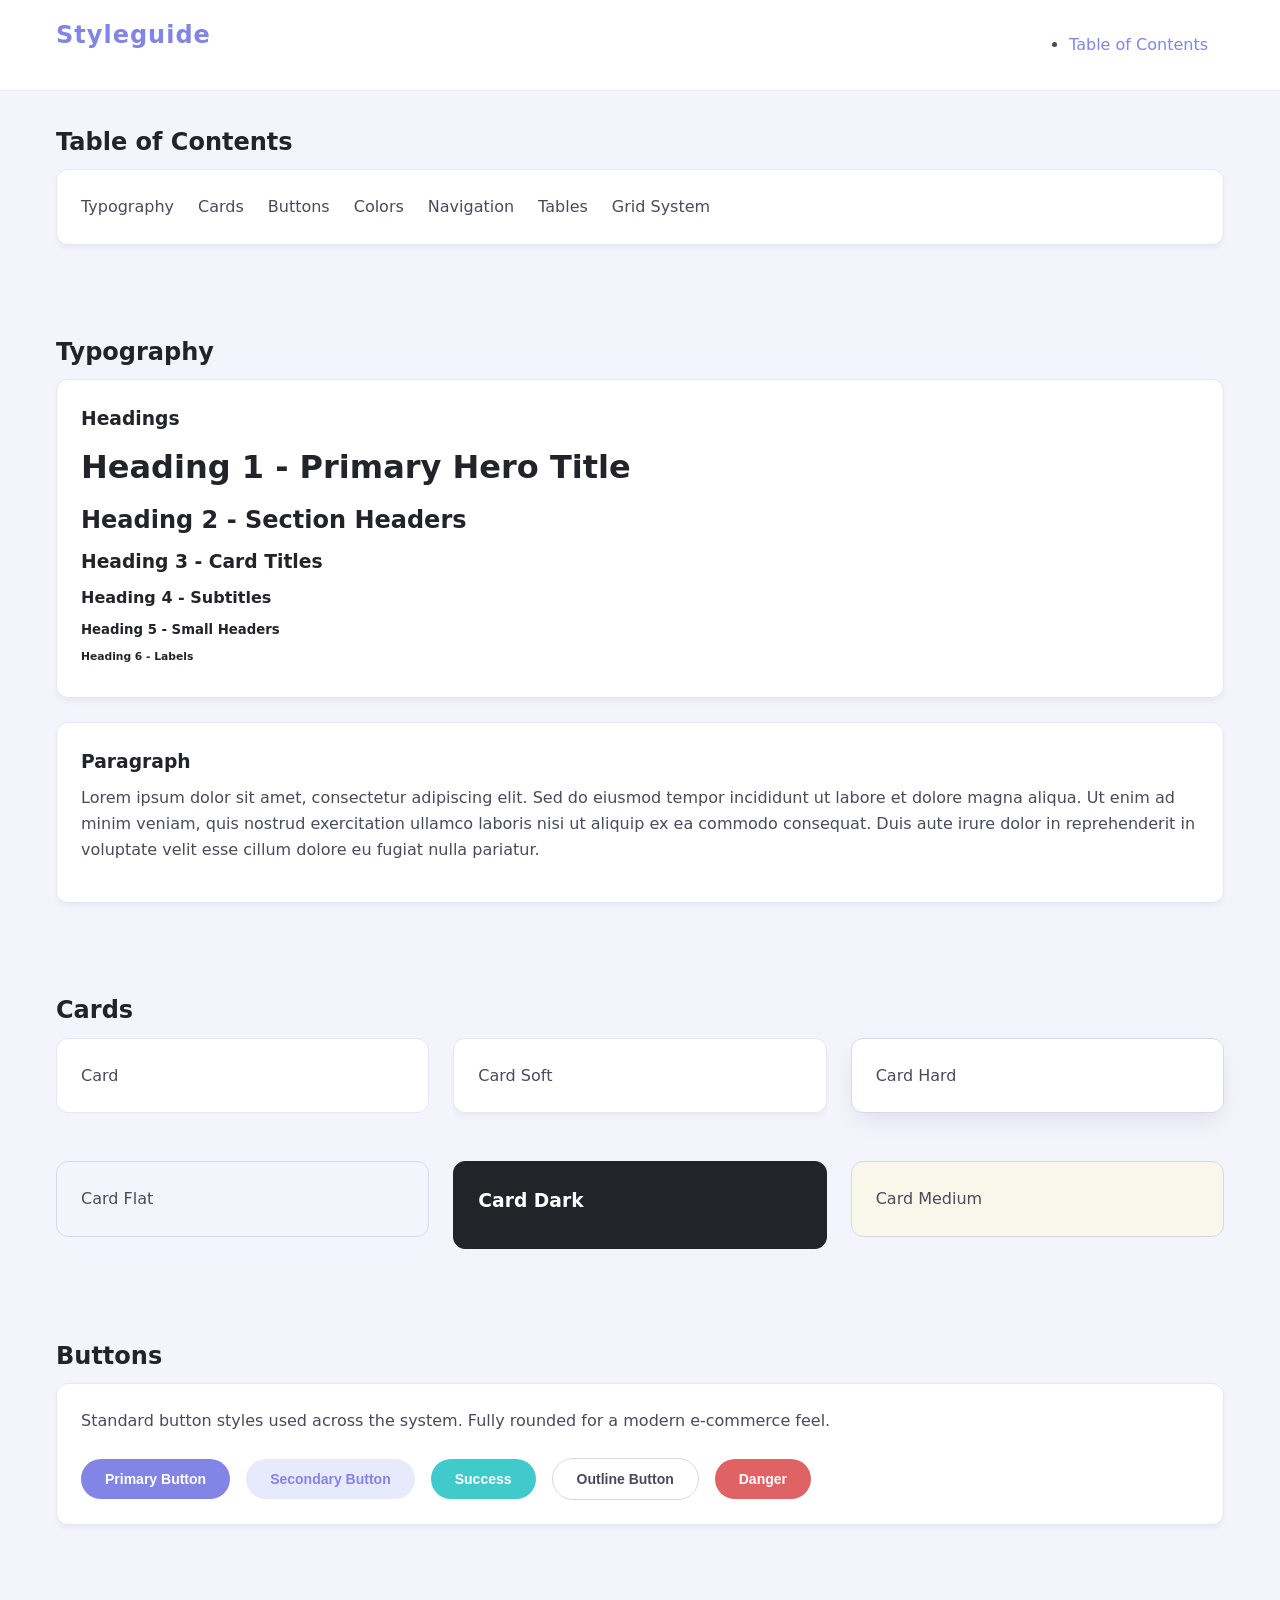
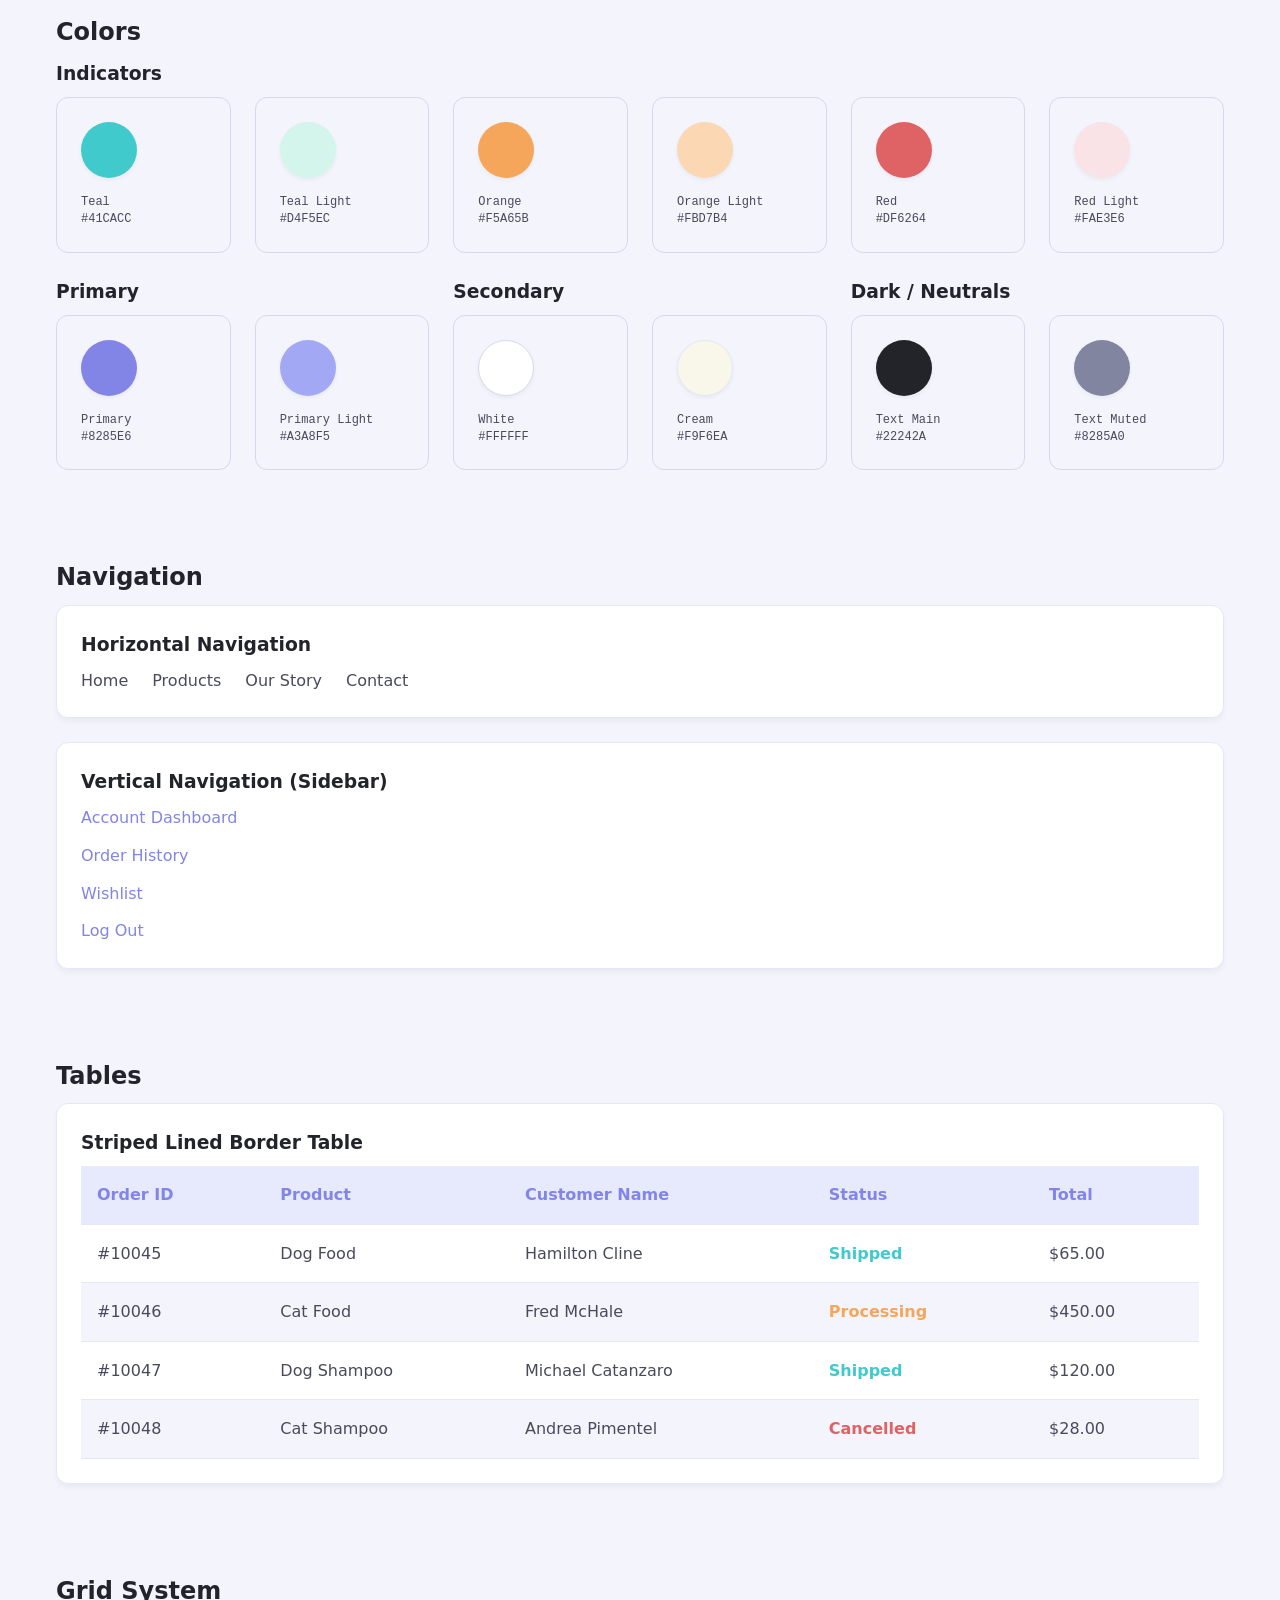
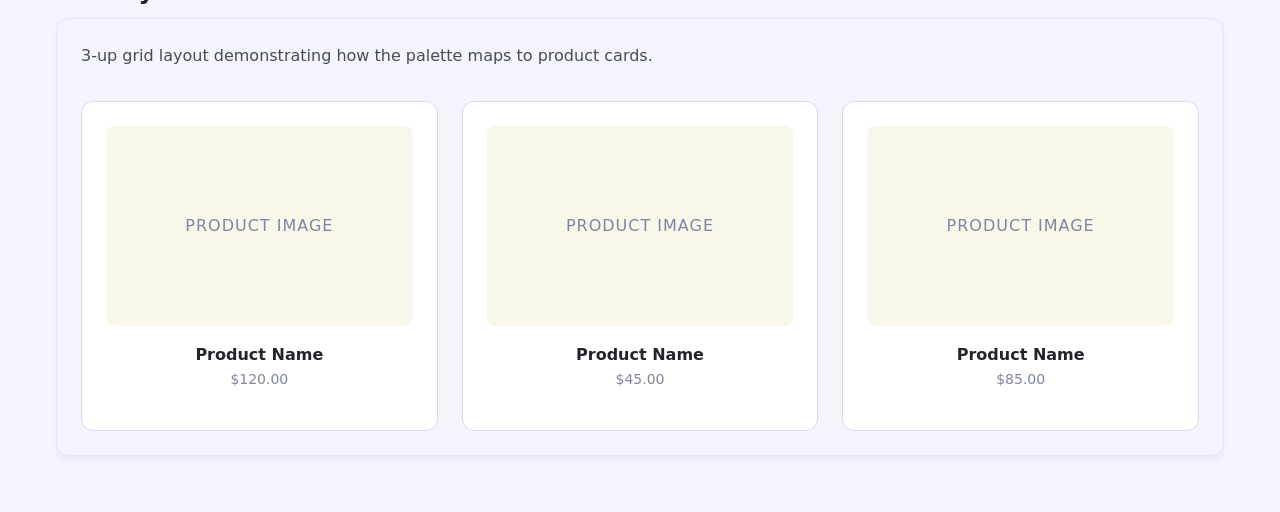
==== m4/styleguide/index.html @ 219cfcb7 "Update styleguide" ====
<!DOCTYPE html>
<html lang="en">
<head>
	<meta charset="UTF-8">
	<meta name="viewport" content="width=device-width, initial-scale=1.0">
	<title>Styleguide</title>

	<link rel="stylesheet" href="lib/css/styleguide.css">
</head>
<body>
	
	<header class="navbar">
		<div class="container display-flex">
			<div class="flex-none">
				<h1>Styleguide</h1>
			</div>
			<div class="flex-stretch"></div>
			<nav class="flex-none nav">
				<ul class="container display-flex">
					<li><a href="#tableofcontents">Table of Contents</a></li>
				</ul>
			</nav>
		</div>
	</header>

	<div class="container" id="tableofcontents">
		<h2>Table of Contents</h2>
		<div class="card soft">
			<nav class="navigation nav-horizontal">
				<ul>
					<li><a href="#typography">Typography</a></li>
					<li><a href="#cards">Cards</a></li>
					<li><a href="#buttons">Buttons</a></li>
					<li><a href="#colors">Colors</a></li>
					<li><a href="#navigation">Navigation</a></li>
					<li><a href="#tables">Tables</a></li>
					<li><a href="#gridsystem">Grid System</a></li>
				</ul>
			</nav>
		</div>
	</div>

	<!-- Typography Section -->
	<div class="container" id="typography">
		<h2>Typography</h2>

		<div class="card soft">
			<h3>Headings</h3>
			<h1>Heading 1 - Primary Hero Title</h1>
			<h2>Heading 2 - Section Headers</h2>
			<h3>Heading 3 - Card Titles</h3>
			<h4>Heading 4 - Subtitles</h4>
			<h5>Heading 5 - Small Headers</h5>
			<h6>Heading 6 - Labels</h6>
		</div>

		<div class="card soft">
			<h3>Paragraph</h3>
			<p>Lorem ipsum dolor sit amet, consectetur adipiscing elit. Sed do eiusmod tempor incididunt ut labore et dolore magna aliqua. Ut enim ad minim veniam, quis nostrud exercitation ullamco laboris nisi ut aliquip ex ea commodo consequat. Duis aute irure dolor in reprehenderit in voluptate velit esse cillum dolore eu fugiat nulla pariatur.</p>
		</div>
	</div>

	<!-- Cards Section -->
	<div class="container" id="cards">
		<h2>Cards</h2>
		<div class="grid gap">
			<div class="col-xs-12 col-md-4">
				<div class="card">Card</div>
			</div>
			<div class="col-xs-12 col-md-4">
				<div class="card soft">Card Soft</div>
			</div>
			<div class="col-xs-12 col-md-4">
				<div class="card hard">Card Hard</div>
			</div>
			<div class="col-xs-12 col-md-4">
				<div class="card flat">Card Flat</div>
			</div>
			<div class="col-xs-12 col-md-4">
				<div class="card dark">
					<h3>Card Dark</h3>
				</div>
			</div>
			<div class="col-xs-12 col-md-4">
				<div class="card medium">Card Medium</div>
			</div>
		</div>
	</div>

	<!-- Buttons Section -->
	<div class="container" id="buttons">
		<h2>Buttons</h2>
		<div class="card soft">
			<p>Standard button styles used across the system. Fully rounded for a modern e-commerce feel.</p>
			<div class="display-flex flex-align-center" style="gap: 1rem; flex-wrap: wrap; margin-top: 1.5rem;">
				<button class="btn primary">Primary Button</button>
				<button class="btn secondary">Secondary Button</button>
				<button class="btn success">Success</button>
				<button class="btn outline">Outline Button</button>
				<button class="btn danger">Danger</button>
			</div>
		</div>
	</div>

	<!-- Colors Section (UPDATED to match specific image palette) -->
	<div class="container" id="colors">
		<h2>Colors</h2>

		<!-- 指示色：Indicators -->
		<h3>Indicators</h3>
		<div class="grid gap">
			<div class="col-xs-6 col-md-2">
				<div class="card flat">
					<div class="color-circle" style="background-color: var(--color-teal);"></div>
					<div class="color-label">Teal<br>#41CACC</div>
				</div>
			</div>
			<div class="col-xs-6 col-md-2">
				<div class="card flat">
					<div class="color-circle" style="background-color: var(--color-teal-light);"></div>
					<div class="color-label">Teal Light<br>#D4F5EC</div>
				</div>
			</div>
			<div class="col-xs-6 col-md-2">
				<div class="card flat">
					<div class="color-circle" style="background-color: var(--color-orange);"></div>
					<div class="color-label">Orange<br>#F5A65B</div>
				</div>
			</div>
			<div class="col-xs-6 col-md-2">
				<div class="card flat">
					<div class="color-circle" style="background-color: var(--color-orange-light);"></div>
					<div class="color-label">Orange Light<br>#FBD7B4</div>
				</div>
			</div>
			<div class="col-xs-6 col-md-2">
				<div class="card flat">
					<div class="color-circle" style="background-color: var(--color-red);"></div>
					<div class="color-label">Red<br>#DF6264</div>
				</div>
			</div>
			<div class="col-xs-6 col-md-2">
				<div class="card flat">
					<div class="color-circle" style="background-color: var(--color-red-light);"></div>
					<div class="color-label">Red Light<br>#FAE3E6</div>
				</div>
			</div>
		</div>

		<!-- Primary、Secondary 和 Dark -->
		<div class="grid gap">
			<!-- Primary 组 -->
			<div class="col-xs-12 col-md-4">
				<h3>Primary</h3>
				<div class="grid gap">
					<div class="col-xs-6">
						<div class="card flat">
							<div class="color-circle" style="background-color: var(--color-primary);"></div>
							<div class="color-label">Primary<br>#8285E6</div>
						</div>
					</div>
					<div class="col-xs-6">
						<div class="card flat">
							<div class="color-circle" style="background-color: var(--color-primary-light);"></div>
							<div class="color-label">Primary Light<br>#A3A8F5</div>
						</div>
					</div>
				</div>
			</div>

			<!-- Secondary 组 -->
			<div class="col-xs-12 col-md-4">
				<h3>Secondary</h3>
				<div class="grid gap">
					<div class="col-xs-6">
						<div class="card flat">
							<!-- 加上淡淡的边框方便在白色背景查看 -->
							<div class="color-circle" style="background-color: var(--color-white); border: 1px solid var(--color-stroke-dark);"></div>
							<div class="color-label">White<br>#FFFFFF</div>
						</div>
					</div>
					<div class="col-xs-6">
						<div class="card flat">
							<div class="color-circle" style="background-color: var(--color-cream); border: 1px solid var(--color-stroke-light);"></div>
							<div class="color-label">Cream<br>#F9F6EA</div>
						</div>
					</div>
				</div>
			</div>

			<!-- Dark / Neutrals 组 -->
			<div class="col-xs-12 col-md-4">
				<h3>Dark / Neutrals</h3>
				<div class="grid gap">
					<div class="col-xs-6">
						<div class="card flat">
							<div class="color-circle" style="background-color: var(--color-text-main);"></div>
							<div class="color-label">Text Main<br>#22242A</div>
						</div>
					</div>
					<div class="col-xs-6">
						<div class="card flat">
							<div class="color-circle" style="background-color: var(--color-text-muted);"></div>
							<div class="color-label">Text Muted<br>#8285A0</div>
						</div>
					</div>
				</div>
			</div>
		</div>
	</div>

	<!-- Navigation Section -->
	<div class="container" id="navigation">
		<h2>Navigation</h2>
		<div class="card soft">
			<h3>Horizontal Navigation</h3>
			<nav class="navigation nav-horizontal">
				<ul>
					<li><a href="#">Home</a></li>
					<li><a href="#">Products</a></li>
					<li><a href="#">Our Story</a></li>
					<li><a href="#">Contact</a></li>
				</ul>
			</nav>
		</div>
		<div class="card soft">
			<h3>Vertical Navigation (Sidebar)</h3>
			<nav class="navigation nav-vertical">
				<ul>
					<li><a href="#">Account Dashboard</a></li>
					<li><a href="#">Order History</a></li>
					<li><a href="#">Wishlist</a></li>
					<li><a href="#">Log Out</a></li>
				</ul>
			</nav>
		</div>
	</div>

	<!-- Tables Section -->
	<div class="container" id="tables">
		<h2>Tables</h2>
		<div class="card soft">
			<h3>Striped Lined Border Table</h3>
			<table class="table striped lined">
				<thead>
					<tr>
						<th>Order ID</th>
						<th>Product</th>
						<th>Customer Name</th>
						<th>Status</th>
						<th>Total</th>
					</tr>
				</thead>
				<tbody>
					<tr>
						<td>#10045</td>
						<td>Dog Food</td>
						<td>Hamilton Cline</td>
						<td><span style="color: var(--color-teal); font-weight: bold;">Shipped</span></td>
						<td>$65.00</td>
					</tr>
					<tr>
						<td>#10046</td>
						<td>Cat Food</td>
						<td>Fred McHale</td>
						<td><span style="color: var(--color-orange); font-weight: bold;">Processing</span></td>
						<td>$450.00</td>
					</tr>
					<tr>
						<td>#10047</td>
						<td>Dog Shampoo</td>
						<td>Michael Catanzaro</td>
						<td><span style="color: var(--color-teal); font-weight: bold;">Shipped</span></td>
						<td>$120.00</td>
					</tr>
					<tr>
						<td>#10048</td>
						<td>Cat Shampoo</td>
						<td>Andrea Pimentel</td>
						<td><span style="color: var(--color-red); font-weight: bold;">Cancelled</span></td>
						<td>$28.00</td>
					</tr>
				</tbody>
			</table>
		</div>
	</div>

	<!-- Grid System Section -->
	<div class="container" id="gridsystem">
		<h2>Grid System</h2>

		<div class="card soft" style="background-color: var(--color-bg-main);">
			<p style="color: var(--color-text-secondary); margin-bottom: 2rem;">3-up grid layout demonstrating how the palette maps to product cards.</p>

			<div class="grid gap">
				<div class="col-xs-12 col-md-4">
					<figure class="figure card flat" style="background-color: var(--color-white);">
						<div class="img-placeholder">Product Image</div>
						<figcaption>Product Name</figcaption>
						<p style="text-align: center; color: var(--color-text-muted); font-size: 0.875rem;">$120.00</p>
					</figure>
				</div>

				<div class="col-xs-12 col-md-4">
					<figure class="figure card flat" style="background-color: var(--color-white);">
						<div class="img-placeholder">Product Image</div>
						<figcaption>Product Name</figcaption>
						<p style="text-align: center; color: var(--color-text-muted); font-size: 0.875rem;">$45.00</p>
					</figure>
				</div>

				<div class="col-xs-12 col-md-4">
					<figure class="figure card flat" style="background-color: var(--color-white);">
						<div class="img-placeholder">Product Image</div>
						<figcaption>Product Name</figcaption>
						<p style="text-align: center; color: var(--color-text-muted); font-size: 0.875rem;">$85.00</p>
					</figure>
				</div>
			</div>
		</div>
	</div>

</body>
</html>
---- m4/styleguide/lib/css/styleguide.css ----
/* CSS RESET */
*, *::after, *::before {
	box-sizing: border-box;
}

		:root {
			/* Indicators */
			--color-teal: #41cacc;
			--color-teal-light: #d4f5ec;
			--color-orange: #f5a65b;
			--color-orange-light: #fbd7b4;
			--color-red: #df6264;
			--color-red-light: #fae3e6;
			
			/* Primary (Purples) */
			--color-primary: #8285e6;
			--color-primary-hover: #6b6ed0;
			--color-primary-light: #a3a8f5;
			--color-primary-lightest: #e7e9fd;
			
			/* Dark / Neutrals / Grays */
			--color-text-main: #22242a;
			--color-text-secondary: #494a5c;
			--color-text-muted: #8285a0;
			
			/* Backgrounds & Strokes */
			--color-stroke-dark: #d6d9ee;
			--color-stroke-light: #e5e7f8;
			--color-bg-main: #f3f4fc;
			
			/* Secondary (Creams/Whites) */
			--color-white: #ffffff;
			--color-cream: #f9f6ea;

			--font-family-base: system-ui, -apple-system, BlinkMacSystemFont, 'Segoe UI', Roboto, sans-serif;
		}

		/* ==========================================================================
		   2. BASE STYLES & TYPOGRAPHY
		   ========================================================================== */
		body {
			background-color: var(--color-bg-main);
			color: var(--color-text-secondary);
			font-family: var(--font-family-base);
			margin: 0;
			padding: 0;
			line-height: 1.6;
		}

		h1, h2, h3, h4, h5, h6 {
			color: var(--color-text-main);
			margin-top: 0;
			margin-bottom: 0.5rem;
			font-weight: 700;
		}

		p { margin-top: 0; margin-bottom: 1rem; }

		a {
			color: var(--color-primary);
			text-decoration: none;
			transition: color 0.2s ease;
		}
		a:hover { color: var(--color-primary-hover); }

		/* ==========================================================================
		   3. LAYOUT & GRID SYSTEM
		   ========================================================================== */
		.container {
			max-width: 1200px;
			margin: 0 auto;
			padding: 2rem 1rem;
		}

		.display-flex { display: flex; }
		.flex-none { flex: none; }
		.flex-stretch { flex: 1; }
		.flex-justify-center { justify-content: center; }
		.flex-align-center { align-items: center; }

		/* Grid System */
		.grid {
			display: grid;
			grid-template-columns: repeat(12, 1fr);
		}
		.grid.gap { gap: 1.5rem; }

		.col-xs-6 { grid-column: span 6; }
		.col-xs-12 { grid-column: span 12; }

		@media (min-width: 768px) {
			.col-md-2 { grid-column: span 2; }
			.col-md-4 { grid-column: span 4; }
		}

		/* ==========================================================================
		   4. COMPONENTS
		   ========================================================================== */
		/* Navbar */
		.navbar {
			background-color: var(--color-white);
			border-bottom: 1px solid var(--color-stroke-light);
			position: sticky;
			top: 0;
			z-index: 100;
		}
		.navbar .container { padding: 1rem; }
		.navbar h1 { margin: 0; font-size: 1.5rem; color: var(--color-primary); letter-spacing: 1px;}

		/* Cards */
		.card {
			background-color: var(--color-white);
			border: 1px solid var(--color-stroke-light);
			border-radius: 0.75rem;
			padding: 1.5rem;
			margin-bottom: 1.5rem;
			transition: box-shadow 0.2s;
		}
		
		.card.soft { box-shadow: 0 4px 6px -1px rgba(0,0,0,0.05); }
		.card.hard { box-shadow: 0 10px 25px -5px rgba(0,0,0,0.1); border-color: var(--color-stroke-dark); }
		.card.flat { box-shadow: none; border-color: var(--color-stroke-dark); background-color: transparent; }
		.card.dark { background-color: var(--color-text-main); color: var(--color-white); border-color: var(--color-text-main); }
		.card.dark h3 { color: var(--color-white); }
		.card.medium { background-color: var(--color-cream); border-color: var(--color-stroke-dark); }

		/* Navigation Lists */
		.navigation ul {
			list-style: none;
			padding: 0;
			margin: 0;
		}
		.nav-horizontal ul {
			display: flex;
			gap: 1.5rem;
			flex-wrap: wrap;
		}
		.nav-horizontal a { color: var(--color-text-secondary); font-weight: 500; }
		.nav-horizontal a:hover { color: var(--color-primary); }
		.nav-vertical ul {
			display: flex;
			flex-direction: column;
			gap: 0.75rem;
		}

		/* Buttons */
		.btn {
			display: inline-flex;
			align-items: center;
			justify-content: center;
			padding: 0.75rem 1.5rem;
			border-radius: 999px;
			font-weight: 600;
			font-size: 0.875rem;
			border: none;
			cursor: pointer;
			transition: all 0.2s ease;
		}
		.btn.primary { background-color: var(--color-primary); color: var(--color-white); }
		.btn.primary:hover { background-color: var(--color-primary-hover); }
		
		.btn.secondary { background-color: var(--color-primary-lightest); color: var(--color-primary); }
		.btn.secondary:hover { background-color: var(--color-primary-light); color: var(--color-white); }
		
		.btn.success { background-color: var(--color-teal); color: var(--color-white); }
		.btn.success:hover { filter: brightness(0.95); }
		
		.btn.danger { background-color: var(--color-red); color: var(--color-white); }
		.btn.danger:hover { filter: brightness(0.95); }
		
		.btn.outline { background-color: transparent; border: 1px solid var(--color-stroke-dark); color: var(--color-text-secondary); }
		.btn.outline:hover { border-color: var(--color-text-main); color: var(--color-text-main); }

		/* Color Swatches (For Styleguide) */
		.color-circle {
			width: 3.5rem;
			height: 3.5rem;
			border-radius: 50%;
			margin-bottom: 1rem;
			box-shadow: 0 2px 4px rgba(0,0,0,0.05);
		}
		.color-label {
			font-size: 0.75rem;
			color: var(--color-text-secondary);
			font-family: monospace;
			line-height: 1.4;
		}

		/* Tables */
		.table {
			width: 100%;
			border-collapse: collapse;
			text-align: left;
			background-color: var(--color-white);
		}
		.table th {
			background-color: var(--color-primary-lightest);
			color: var(--color-primary);
			padding: 1rem;
			font-weight: 600;
		}
		.table td { padding: 1rem; color: var(--color-text-secondary); }
		.table.lined td, .table.lined th { border-bottom: 1px solid var(--color-stroke-light); }
		.table.striped tbody tr:nth-child(even) { background-color: var(--color-bg-main); }

		/* Figures & Images */
		.figure { margin: 0; }
		.img-placeholder {
			background-color: var(--color-cream);
			color: var(--color-text-muted);
			height: 200px;
			display: flex;
			align-items: center;
			justify-content: center;
			border-radius: 0.5rem;
			margin-bottom: 1rem;
			font-weight: 500;
			text-transform: uppercase;
			letter-spacing: 1px;
		}
		figcaption { text-align: center; color: var(--color-text-main); font-weight: 600;}
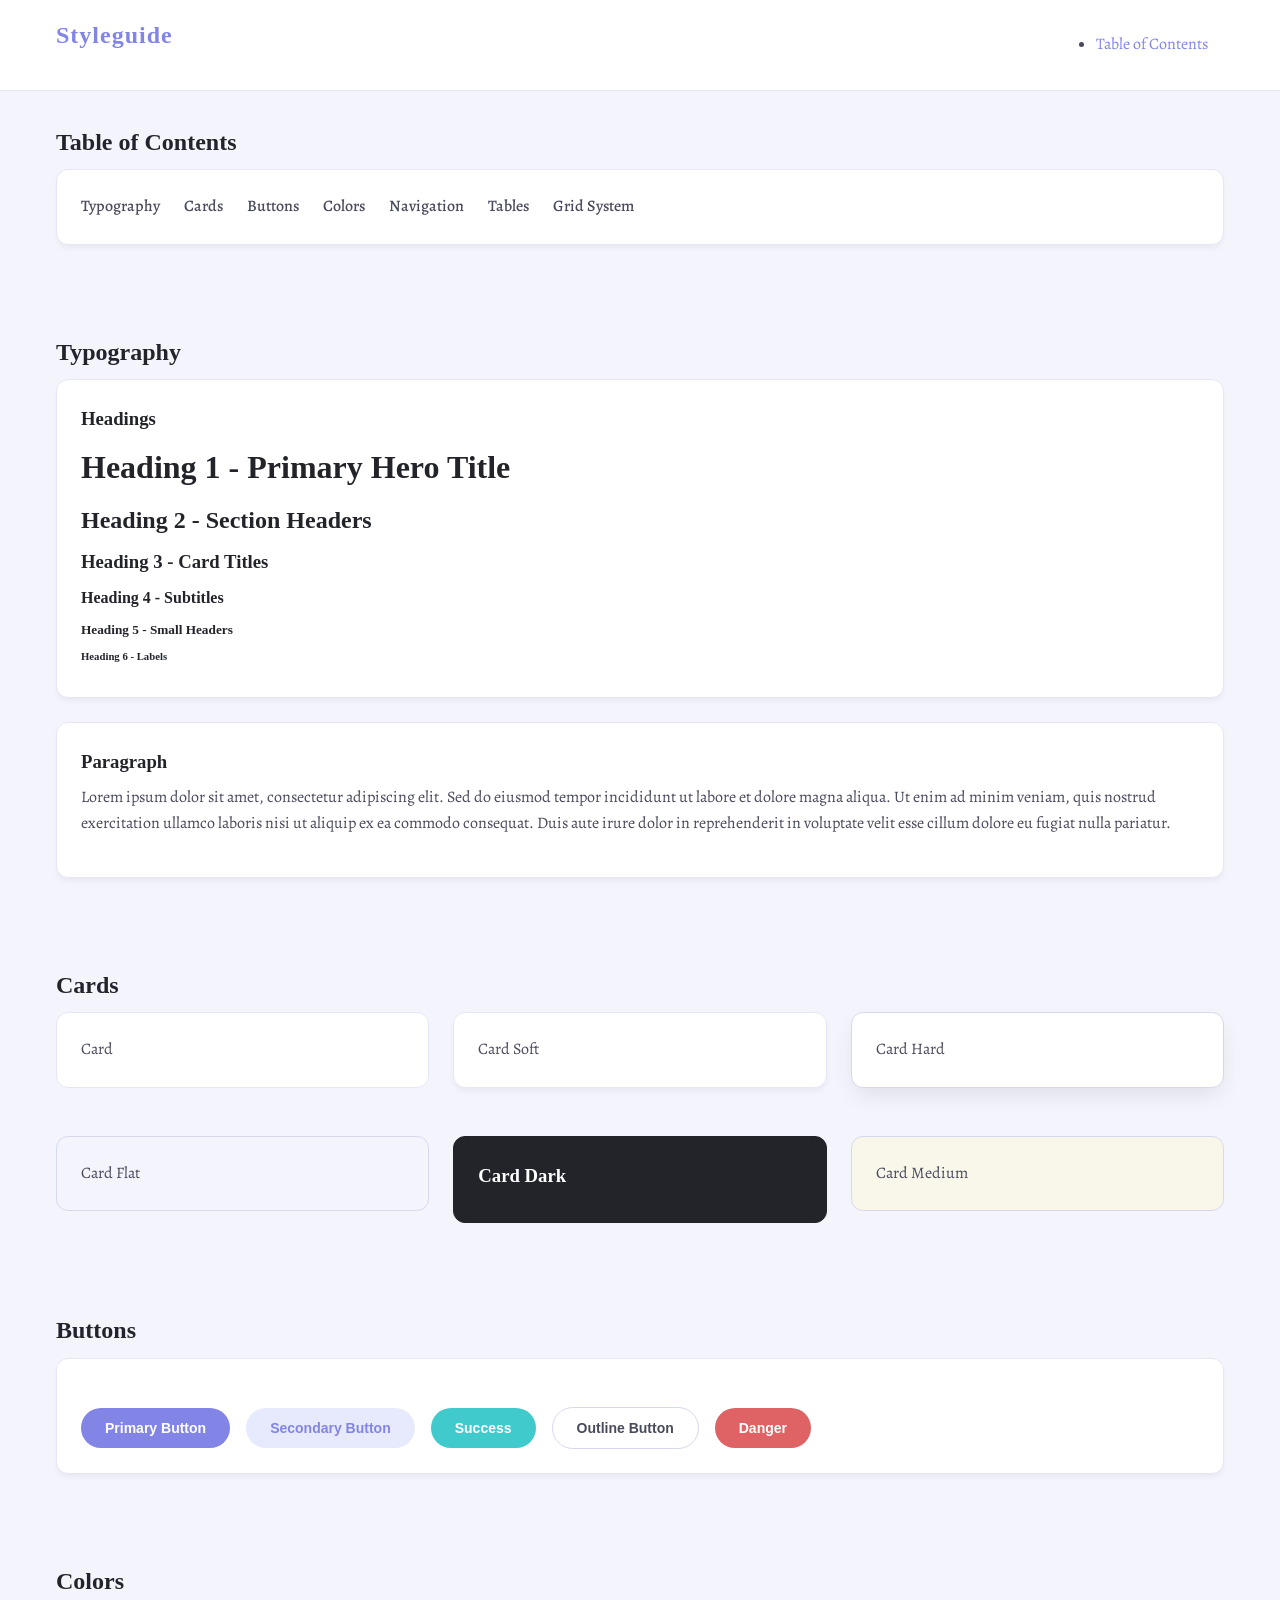
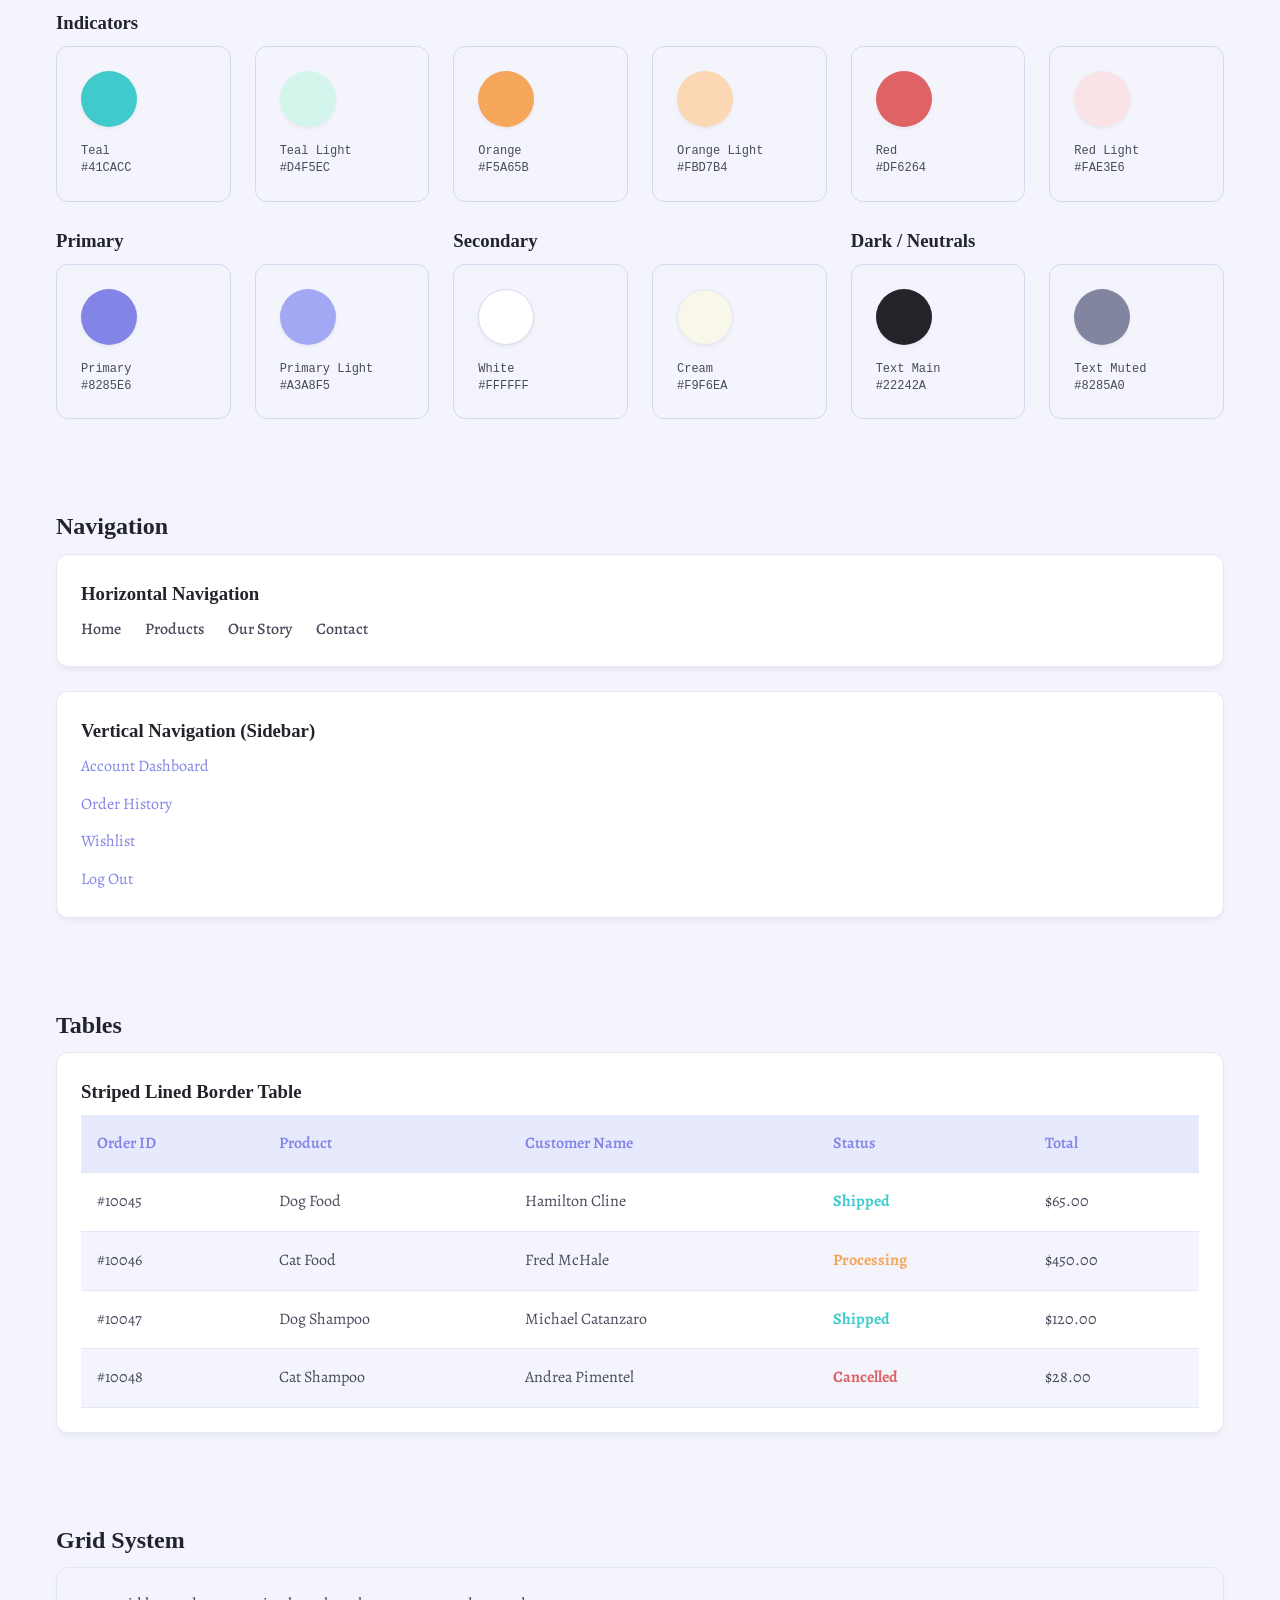
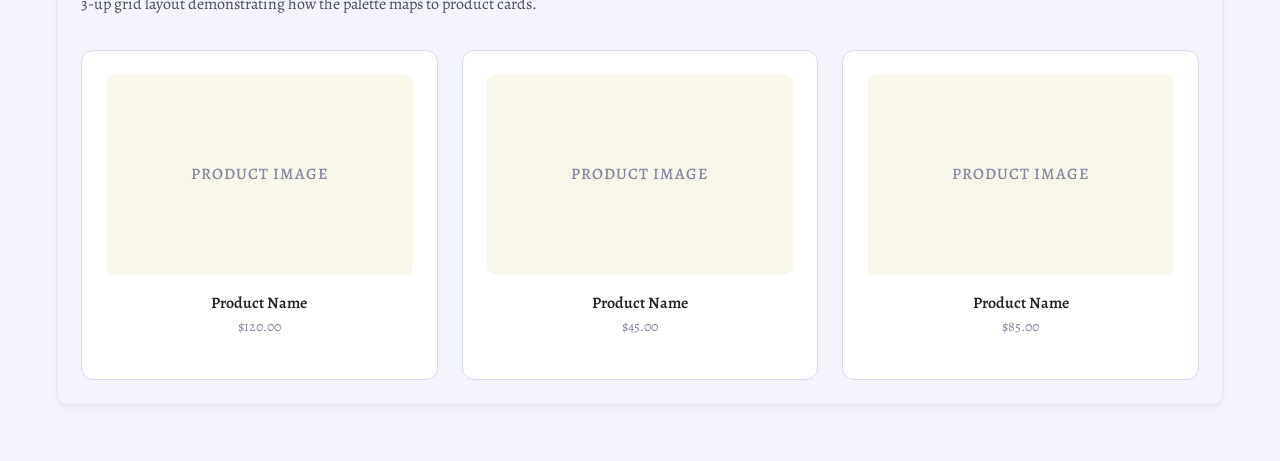
==== commit de68a421: "Update styleguide typography + nav fonts" ====
--- a/m4/styleguide/index.html
+++ b/m4/styleguide/index.html
@@ -5,6 +5,14 @@
 	<meta name="viewport" content="width=device-width, initial-scale=1.0">
 	<title>Styleguide</title>
 
+	<link rel="stylesheet" href="lib/css/styleguide.css">
+	<link rel="stylesheet" href="lib/css/gridsystem.css">
+	<link rel="stylesheet" href="css/storetheme.css">
+
+
+	<link rel="preconnect" href="https://fonts.googleapis.com">
+	<link rel="preconnect" href="https://fonts.gstatic.com" crossorigin>
+	<link href="https://fonts.googleapis.com/css2?family=Alegreya:wght@400;500;600;700&family=Source+Sans+Pro:wght@400;600;700&display=swap" rel="stylesheet">
 	<link rel="stylesheet" href="lib/css/styleguide.css">
 </head>
 <body>
@@ -91,7 +99,6 @@
 	<div class="container" id="buttons">
 		<h2>Buttons</h2>
 		<div class="card soft">
-			<p>Standard button styles used across the system. Fully rounded for a modern e-commerce feel.</p>
 			<div class="display-flex flex-align-center" style="gap: 1rem; flex-wrap: wrap; margin-top: 1.5rem;">
 				<button class="btn primary">Primary Button</button>
 				<button class="btn secondary">Secondary Button</button>
--- a/m4/styleguide/lib/css/styleguide.css
+++ b/m4/styleguide/lib/css/styleguide.css
@@ -32,12 +32,12 @@
 			--color-white: #ffffff;
 			--color-cream: #f9f6ea;
 
-			--font-family-base: system-ui, -apple-system, BlinkMacSystemFont, 'Segoe UI', Roboto, sans-serif;
-		}
-
-		/* ==========================================================================
-		   2. BASE STYLES & TYPOGRAPHY
-		   ========================================================================== */
+			--font-family-base: 'Alegreya', Georgia, 'Times New Roman', serif;
+			--font-family-heading: 'Source Sans Pro', system-ui, -apple-system, BlinkMacSystemFont, 'Segoe UI', Roboto, sans-serif;
+			--font-family-ui: system-ui, -apple-system, BlinkMacSystemFont, 'Segoe UI', Roboto, sans-serif;
+		}
+
+		/* BASE STYLES & TYPOGRAPHY */
 		body {
 			background-color: var(--color-bg-main);
 			color: var(--color-text-secondary);
@@ -63,9 +63,7 @@
 		}
 		a:hover { color: var(--color-primary-hover); }
 
-		/* ==========================================================================
-		   3. LAYOUT & GRID SYSTEM
-		   ========================================================================== */
+		/* LAYOUT & GRID SYSTEM */
 		.container {
 			max-width: 1200px;
 			margin: 0 auto;
@@ -93,9 +91,7 @@
 			.col-md-4 { grid-column: span 4; }
 		}
 
-		/* ==========================================================================
-		   4. COMPONENTS
-		   ========================================================================== */
+		/* COMPONENTS */
 		/* Navbar */
 		.navbar {
 			background-color: var(--color-white);
--- a/m4/styleguide/lib/css/gridsystem.css
+++ b/m4/styleguide/lib/css/gridsystem.css
@@ -0,0 +1,106 @@
+/* Base Grid Container */
+.grid {
+  display: grid;
+  grid-template-columns: repeat(12, 1fr);
+  gap: var(--grid-gap, 1em);
+}
+
+/* Extra Small */
+@media (min-width: 0) {
+  .gap.xs-large { --grid-gap: 2em; }
+  .gap.xs-medium { --grid-gap: 1em; }
+  .gap.xs-small { --grid-gap: 0.5em; }
+
+  .col-xs-1 { grid-column: span 1; }
+  .col-xs-2 { grid-column: span 2; }
+  .col-xs-3 { grid-column: span 3; }
+  .col-xs-4 { grid-column: span 4; }
+  .col-xs-5 { grid-column: span 5; }
+  .col-xs-6 { grid-column: span 6; }
+  .col-xs-7 { grid-column: span 7; }
+  .col-xs-8 { grid-column: span 8; }
+  .col-xs-9 { grid-column: span 9; }
+  .col-xs-10 { grid-column: span 10; }
+  .col-xs-11 { grid-column: span 11; }
+  .col-xs-12 { grid-column: span 12; }
+}
+
+/* Small */
+@media (min-width: 380px) {
+  .gap.sm-large { --grid-gap: 2em; }
+  .gap.sm-medium { --grid-gap: 1em; }
+  .gap.sm-small { --grid-gap: 0.5em; }
+
+  .col-sm-1 { grid-column: span 1; }
+  .col-sm-2 { grid-column: span 2; }
+  .col-sm-3 { grid-column: span 3; }
+  .col-sm-4 { grid-column: span 4; }
+  .col-sm-5 { grid-column: span 5; }
+  .col-sm-6 { grid-column: span 6; }
+  .col-sm-7 { grid-column: span 7; }
+  .col-sm-8 { grid-column: span 8; }
+  .col-sm-9 { grid-column: span 9; }
+  .col-sm-10 { grid-column: span 10; }
+  .col-sm-11 { grid-column: span 11; }
+  .col-sm-12 { grid-column: span 12; }
+}
+
+/* Medium */
+@media (min-width: 768px) {
+  .gap.md-large { --grid-gap: 2em; }
+  .gap.md-medium { --grid-gap: 1em; }
+  .gap.md-small { --grid-gap: 0.5em; }
+
+  .col-md-1 { grid-column: span 1; }
+  .col-md-2 { grid-column: span 2; }
+  .col-md-3 { grid-column: span 3; }
+  .col-md-4 { grid-column: span 4; }
+  .col-md-5 { grid-column: span 5; }
+  .col-md-6 { grid-column: span 6; }
+  .col-md-7 { grid-column: span 7; }
+  .col-md-8 { grid-column: span 8; }
+  .col-md-9 { grid-column: span 9; }
+  .col-md-10 { grid-column: span 10; }
+  .col-md-11 { grid-column: span 11; }
+  .col-md-12 { grid-column: span 12; }
+}
+
+/* Large */
+@media (min-width: 1024px) {
+  .gap.lg-large { --grid-gap: 2em; }
+  .gap.lg-medium { --grid-gap: 1em; }
+  .gap.lg-small { --grid-gap: 0.5em; }
+
+  .col-lg-1 { grid-column: span 1; }
+  .col-lg-2 { grid-column: span 2; }
+  .col-lg-3 { grid-column: span 3; }
+  .col-lg-4 { grid-column: span 4; }
+  .col-lg-5 { grid-column: span 5; }
+  .col-lg-6 { grid-column: span 6; }
+  .col-lg-7 { grid-column: span 7; }
+  .col-lg-8 { grid-column: span 8; }
+  .col-lg-9 { grid-column: span 9; }
+  .col-lg-10 { grid-column: span 10; }
+  .col-lg-11 { grid-column: span 11; }
+  .col-lg-12 { grid-column: span 12; }
+}
+
+/* Extra Large */
+@media (min-width: 1280px) {
+  .gap.xl-large { --grid-gap: 2em; }
+  .gap.xl-medium { --grid-gap: 1em; }
+  .gap.xl-small { --grid-gap: 0.5em; }
+
+  .col-xl-1 { grid-column: span 1; }
+  .col-xl-2 { grid-column: span 2; }
+  .col-xl-3 { grid-column: span 3; }
+  .col-xl-4 { grid-column: span 4; }
+  .col-xl-5 { grid-column: span 5; }
+  .col-xl-6 { grid-column: span 6; }
+  .col-xl-7 { grid-column: span 7; }
+  .col-xl-8 { grid-column: span 8; }
+  .col-xl-9 { grid-column: span 9; }
+  .col-xl-10 { grid-column: span 10; }
+  .col-xl-11 { grid-column: span 11; }
+  .col-xl-12 { grid-column: span 12; }
+}
--- a/m4/styleguide/css/storetheme.css
+++ b/m4/styleguide/css/storetheme.css
@@ -0,0 +1,31 @@
+/* CSS RESET */
+
+*, *::after, *::before {
+	background-origin: border-box;
+}
+
+
+:root{
+	--color-neutral-light:#eee;
+	--color-neutral-medium:#999;
+	--color-neutral-dark:#555;
+
+	--header-height:3rem;
+	--spacing:1rem;
+
+}
+
+body{
+	margin:0;
+	font-size:100%;
+	font-family:Helvetica, Arial, sans-serif;
+}
+
+h1,
+h2,
+h3,
+h4,
+h5,
+h6 {
+	font-family: Georgia, "Times New Roman", serif;
+}
--- a/m4/styleguide/lib/css/styleguide.css
+++ b/m4/styleguide/lib/css/styleguide.css
@@ -32,12 +32,12 @@
 			--color-white: #ffffff;
 			--color-cream: #f9f6ea;
 
-			--font-family-base: system-ui, -apple-system, BlinkMacSystemFont, 'Segoe UI', Roboto, sans-serif;
-		}
-
-		/* ==========================================================================
-		   2. BASE STYLES & TYPOGRAPHY
-		   ========================================================================== */
+			--font-family-base: 'Alegreya', Georgia, 'Times New Roman', serif;
+			--font-family-heading: 'Source Sans Pro', system-ui, -apple-system, BlinkMacSystemFont, 'Segoe UI', Roboto, sans-serif;
+			--font-family-ui: system-ui, -apple-system, BlinkMacSystemFont, 'Segoe UI', Roboto, sans-serif;
+		}
+
+		/* BASE STYLES & TYPOGRAPHY */
 		body {
 			background-color: var(--color-bg-main);
 			color: var(--color-text-secondary);
@@ -63,9 +63,7 @@
 		}
 		a:hover { color: var(--color-primary-hover); }
 
-		/* ==========================================================================
-		   3. LAYOUT & GRID SYSTEM
-		   ========================================================================== */
+		/* LAYOUT & GRID SYSTEM */
 		.container {
 			max-width: 1200px;
 			margin: 0 auto;
@@ -93,9 +91,7 @@
 			.col-md-4 { grid-column: span 4; }
 		}
 
-		/* ==========================================================================
-		   4. COMPONENTS
-		   ========================================================================== */
+		/* COMPONENTS */
 		/* Navbar */
 		.navbar {
 			background-color: var(--color-white);
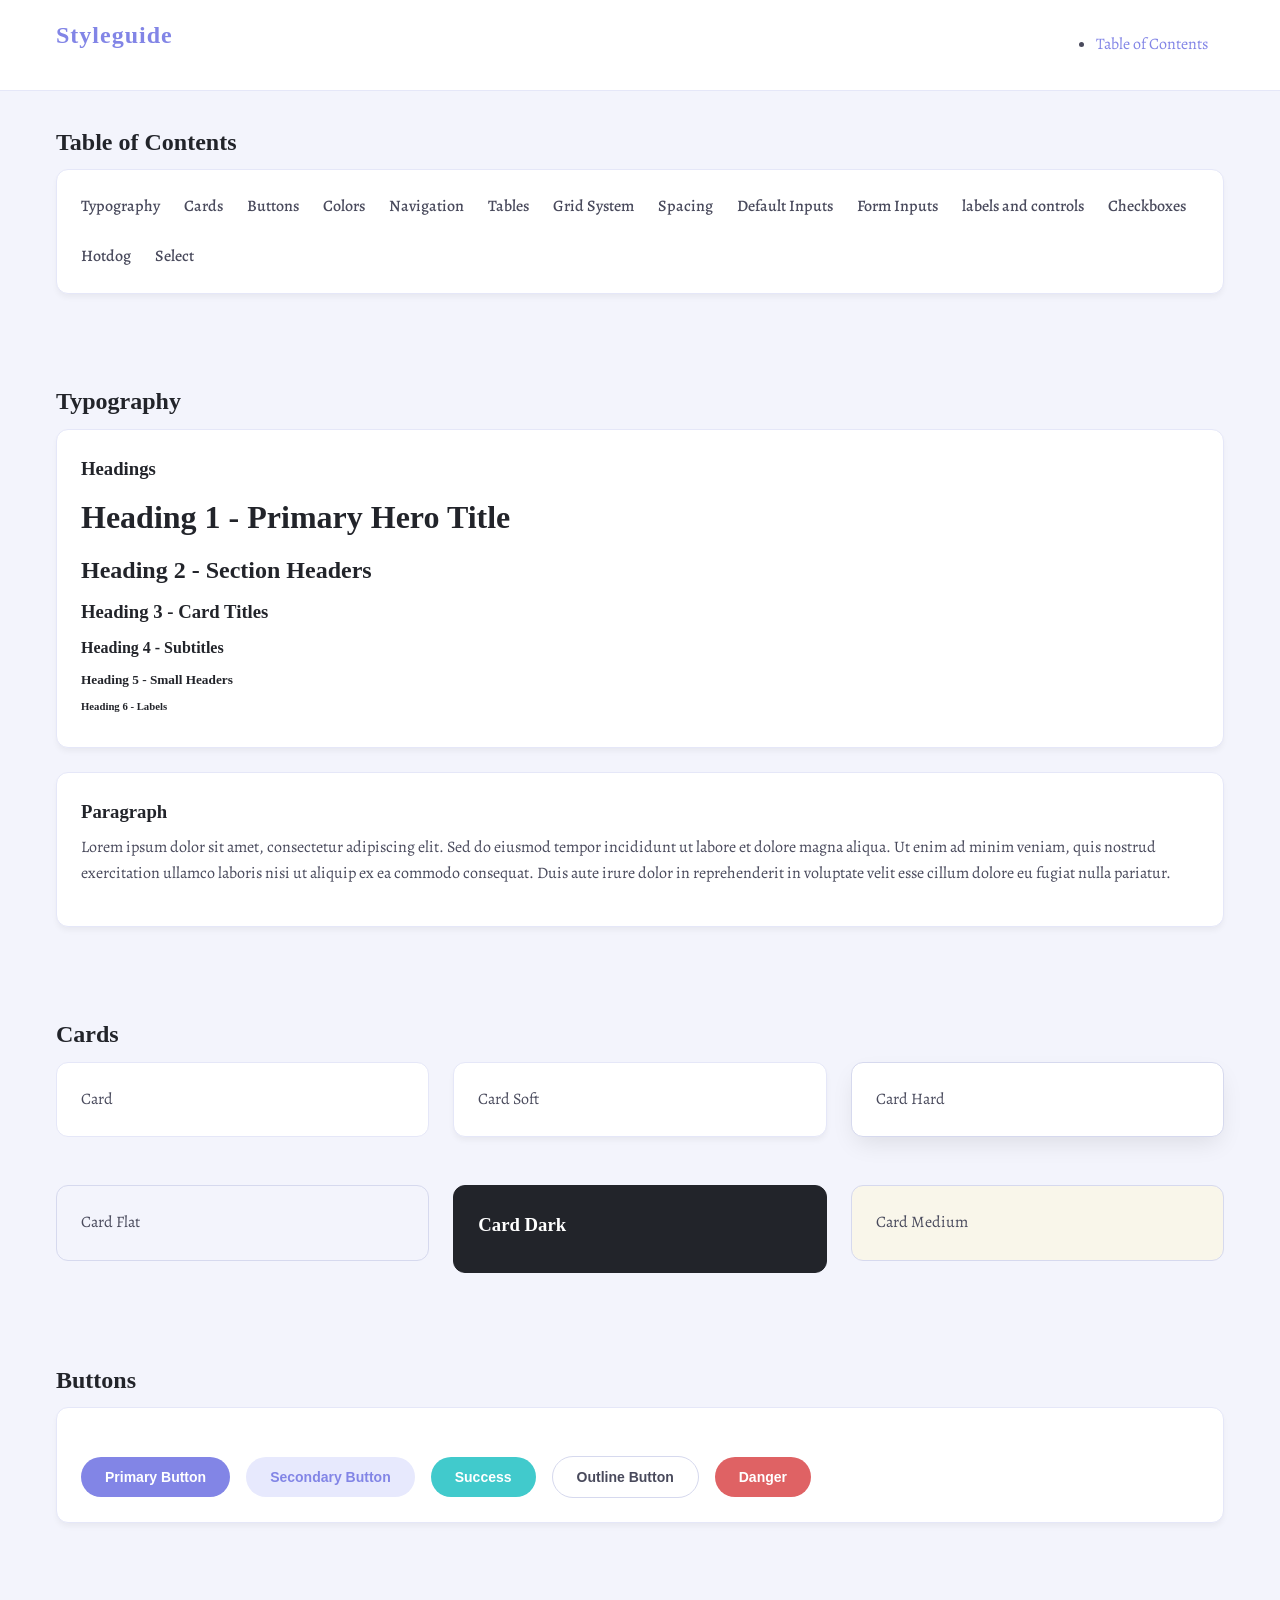
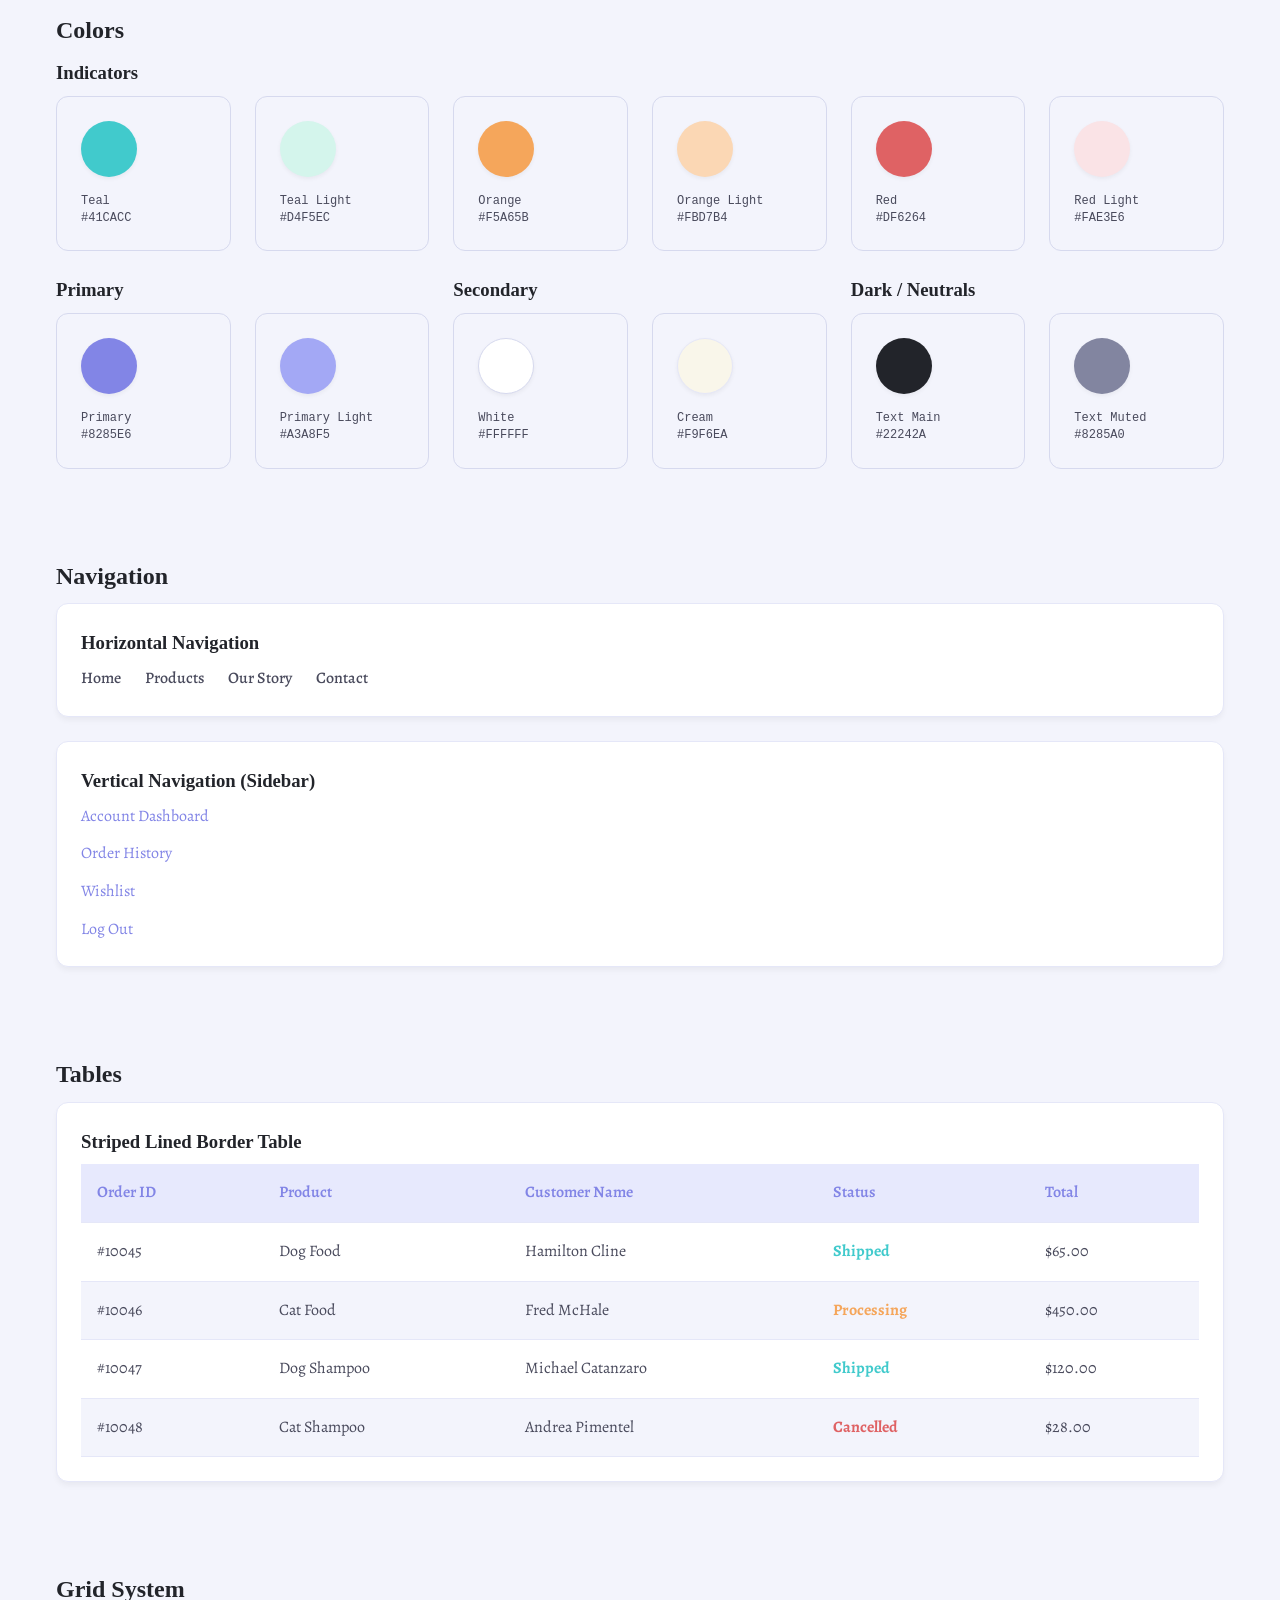
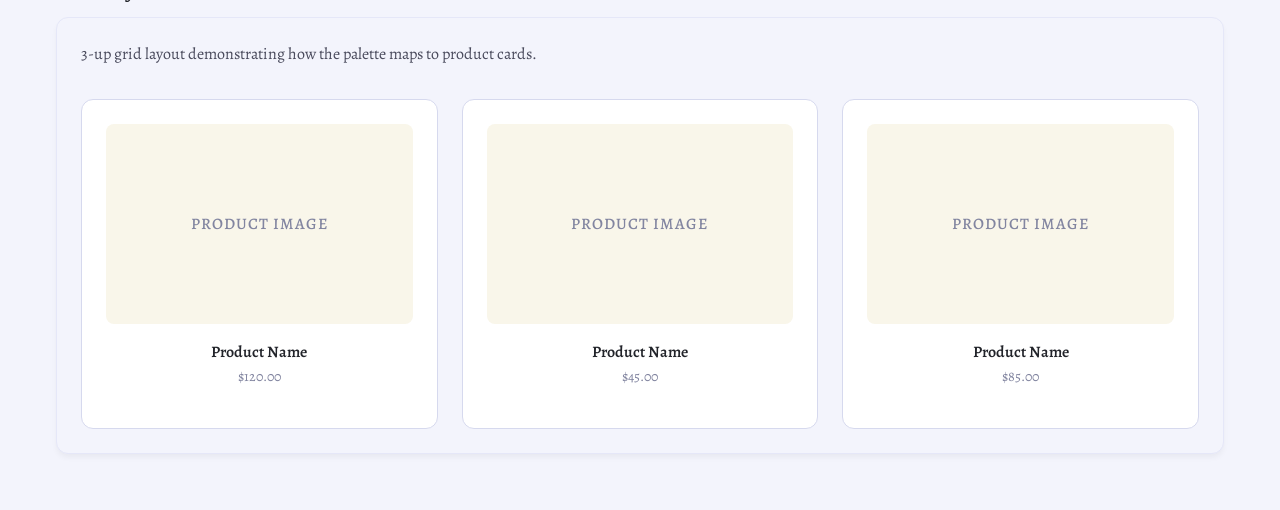
==== commit 3426dbb6: "Update m6 styleguide files" ====
--- a/m4/styleguide/index.html
+++ b/m4/styleguide/index.html
@@ -43,6 +43,13 @@
 					<li><a href="#navigation">Navigation</a></li>
 					<li><a href="#tables">Tables</a></li>
 					<li><a href="#gridsystem">Grid System</a></li>
+					<li><a href="#spacing">Spacing</a></li>
+					<li><a href="#default-inputs">Default Inputs</a></li>
+					<li><a href="#form-inputs">Form Inputs</a></li>
+					<li><a href="#labels-controls">labels and controls</a></li>
+					<li><a href="#checkboxes">Checkboxes</a></li>
+					<li><a href="#hotdog">Hotdog</a></li>
+					<li><a href="#select">Select</a></li>
 				</ul>
 			</nav>
 		</div>
@@ -327,5 +334,7 @@
 		</div>
 	</div>
 
+    
+
 </body>
 </html>
--- a/m4/styleguide/lib/css/styleguide.css
+++ b/m4/styleguide/lib/css/styleguide.css
@@ -214,4 +214,156 @@
 			text-transform: uppercase;
 			letter-spacing: 1px;
 		}
-		figcaption { text-align: center; color: var(--color-text-main); font-weight: 600;}+		figcaption { text-align: center; color: var(--color-text-main); font-weight: 600;}
+
+		/* -----------------------------------------------
+   HOTDOG SEARCH BAR
+----------------------------------------------- */
+.hotdog-search {
+	display: flex;
+	flex-direction: column;
+	gap: 0;
+}
+
+/* The ☰ toggle button */
+.hotdog-search__toggle {
+	display: flex;
+	flex-direction: column;
+	justify-content: center;
+	gap: 5px;
+	width: 2.5rem;
+	height: 2.5rem;
+	padding: 0.5rem;
+	background: none;
+	border: 1.5px solid var(--color-stroke-dark);
+	border-radius: 0.5rem;
+	cursor: pointer;
+	transition: border-color 0.2s, background 0.2s;
+}
+.hotdog-search__toggle:hover {
+	border-color: var(--color-primary);
+	background: var(--color-primary-lightest);
+}
+.hotdog-search__toggle[aria-expanded="true"] {
+	border-color: var(--color-primary);
+	background: var(--color-primary-lightest);
+}
+
+/* The 3 bars */
+.hotdog-bar {
+	display: block;
+	width: 100%;
+	height: 2px;
+	background-color: var(--color-text-main);
+	border-radius: 2px;
+	transition: transform 0.25s ease, opacity 0.2s ease;
+	transform-origin: center;
+}
+.hotdog-search__toggle[aria-expanded="true"] .hotdog-bar:nth-child(1) {
+	transform: translateY(7px) rotate(45deg);
+}
+.hotdog-search__toggle[aria-expanded="true"] .hotdog-bar:nth-child(2) {
+	opacity: 0;
+	transform: scaleX(0);
+}
+.hotdog-search__toggle[aria-expanded="true"] .hotdog-bar:nth-child(3) {
+	transform: translateY(-7px) rotate(-45deg);
+}
+
+/* The expandable search panel */
+.hotdog-search__panel {
+	display: flex;
+	align-items: center;
+	gap: 0.5rem;
+	background: var(--color-white);
+	border: 1.5px solid var(--color-stroke-dark);
+	border-radius: 0.5rem;
+	padding: 0.5rem 0.625rem;
+	max-height: 0;
+	opacity: 0;
+	overflow: hidden;
+	pointer-events: none;
+	margin-top: 0;
+	transition: max-height 0.3s cubic-bezier(0.4, 0, 0.2, 1),
+	            opacity 0.25s ease,
+	            margin-top 0.25s ease;
+}
+.hotdog-search__panel.is-open {
+	max-height: 4rem;
+	opacity: 1;
+	pointer-events: auto;
+	margin-top: 0.5rem;
+	border-color: var(--color-primary);
+	box-shadow: 0 0 0 3px var(--color-primary-lightest);
+}
+
+.hotdog-search__icon {
+	color: var(--color-text-muted);
+	display: flex;
+	align-items: center;
+	flex-shrink: 0;
+}
+.hotdog-search__input {
+	flex: 1;
+	border: none;
+	outline: none;
+	background: none;
+	font-size: 0.9375rem;
+	font-family: var(--font-family-base);
+	color: var(--color-text-main);
+	min-width: 0;
+}
+.hotdog-search__input::placeholder { color: var(--color-text-muted); }
+
+.hotdog-search__clear {
+	background: none;
+	border: none;
+	cursor: pointer;
+	color: var(--color-text-muted);
+	padding: 0.2rem;
+	display: flex;
+	align-items: center;
+	border-radius: 50%;
+	transition: color 0.15s, background 0.15s;
+	flex-shrink: 0;
+}
+.hotdog-search__clear:hover {
+	color: var(--color-text-main);
+	background: var(--color-bg-main);
+}
+.hotdog-search__btn {
+	background-color: var(--color-primary);
+	color: var(--color-white);
+	border: none;
+	border-radius: 999px;
+	padding: 0.3rem 0.875rem;
+	font-size: 0.8125rem;
+	font-weight: 600;
+	font-family: var(--font-family-heading);
+	cursor: pointer;
+	transition: background 0.2s;
+	white-space: nowrap;
+	flex-shrink: 0;
+}
+.hotdog-search__btn:hover { background-color: var(--color-primary-hover); }
+
+/* Tags row */
+.hotdog-search__tags {
+	display: flex;
+	flex-wrap: wrap;
+	gap: 0.5rem;
+	max-height: 0;
+	opacity: 0;
+	overflow: hidden;
+	pointer-events: none;
+	margin-top: 0;
+	transition: max-height 0.3s cubic-bezier(0.4, 0, 0.2, 1),
+	            opacity 0.25s ease,
+	            margin-top 0.25s ease;
+}
+.hotdog-search__tags.is-open {
+	max-height: 6rem;
+	opacity: 1;
+	pointer-events: auto;
+	margin-top: 0.625rem;
+}
--- a/m4/styleguide/lib/css/styleguide.css
+++ b/m4/styleguide/lib/css/styleguide.css
@@ -214,4 +214,156 @@
 			text-transform: uppercase;
 			letter-spacing: 1px;
 		}
-		figcaption { text-align: center; color: var(--color-text-main); font-weight: 600;}+		figcaption { text-align: center; color: var(--color-text-main); font-weight: 600;}
+
+		/* -----------------------------------------------
+   HOTDOG SEARCH BAR
+----------------------------------------------- */
+.hotdog-search {
+	display: flex;
+	flex-direction: column;
+	gap: 0;
+}
+
+/* The ☰ toggle button */
+.hotdog-search__toggle {
+	display: flex;
+	flex-direction: column;
+	justify-content: center;
+	gap: 5px;
+	width: 2.5rem;
+	height: 2.5rem;
+	padding: 0.5rem;
+	background: none;
+	border: 1.5px solid var(--color-stroke-dark);
+	border-radius: 0.5rem;
+	cursor: pointer;
+	transition: border-color 0.2s, background 0.2s;
+}
+.hotdog-search__toggle:hover {
+	border-color: var(--color-primary);
+	background: var(--color-primary-lightest);
+}
+.hotdog-search__toggle[aria-expanded="true"] {
+	border-color: var(--color-primary);
+	background: var(--color-primary-lightest);
+}
+
+/* The 3 bars */
+.hotdog-bar {
+	display: block;
+	width: 100%;
+	height: 2px;
+	background-color: var(--color-text-main);
+	border-radius: 2px;
+	transition: transform 0.25s ease, opacity 0.2s ease;
+	transform-origin: center;
+}
+.hotdog-search__toggle[aria-expanded="true"] .hotdog-bar:nth-child(1) {
+	transform: translateY(7px) rotate(45deg);
+}
+.hotdog-search__toggle[aria-expanded="true"] .hotdog-bar:nth-child(2) {
+	opacity: 0;
+	transform: scaleX(0);
+}
+.hotdog-search__toggle[aria-expanded="true"] .hotdog-bar:nth-child(3) {
+	transform: translateY(-7px) rotate(-45deg);
+}
+
+/* The expandable search panel */
+.hotdog-search__panel {
+	display: flex;
+	align-items: center;
+	gap: 0.5rem;
+	background: var(--color-white);
+	border: 1.5px solid var(--color-stroke-dark);
+	border-radius: 0.5rem;
+	padding: 0.5rem 0.625rem;
+	max-height: 0;
+	opacity: 0;
+	overflow: hidden;
+	pointer-events: none;
+	margin-top: 0;
+	transition: max-height 0.3s cubic-bezier(0.4, 0, 0.2, 1),
+	            opacity 0.25s ease,
+	            margin-top 0.25s ease;
+}
+.hotdog-search__panel.is-open {
+	max-height: 4rem;
+	opacity: 1;
+	pointer-events: auto;
+	margin-top: 0.5rem;
+	border-color: var(--color-primary);
+	box-shadow: 0 0 0 3px var(--color-primary-lightest);
+}
+
+.hotdog-search__icon {
+	color: var(--color-text-muted);
+	display: flex;
+	align-items: center;
+	flex-shrink: 0;
+}
+.hotdog-search__input {
+	flex: 1;
+	border: none;
+	outline: none;
+	background: none;
+	font-size: 0.9375rem;
+	font-family: var(--font-family-base);
+	color: var(--color-text-main);
+	min-width: 0;
+}
+.hotdog-search__input::placeholder { color: var(--color-text-muted); }
+
+.hotdog-search__clear {
+	background: none;
+	border: none;
+	cursor: pointer;
+	color: var(--color-text-muted);
+	padding: 0.2rem;
+	display: flex;
+	align-items: center;
+	border-radius: 50%;
+	transition: color 0.15s, background 0.15s;
+	flex-shrink: 0;
+}
+.hotdog-search__clear:hover {
+	color: var(--color-text-main);
+	background: var(--color-bg-main);
+}
+.hotdog-search__btn {
+	background-color: var(--color-primary);
+	color: var(--color-white);
+	border: none;
+	border-radius: 999px;
+	padding: 0.3rem 0.875rem;
+	font-size: 0.8125rem;
+	font-weight: 600;
+	font-family: var(--font-family-heading);
+	cursor: pointer;
+	transition: background 0.2s;
+	white-space: nowrap;
+	flex-shrink: 0;
+}
+.hotdog-search__btn:hover { background-color: var(--color-primary-hover); }
+
+/* Tags row */
+.hotdog-search__tags {
+	display: flex;
+	flex-wrap: wrap;
+	gap: 0.5rem;
+	max-height: 0;
+	opacity: 0;
+	overflow: hidden;
+	pointer-events: none;
+	margin-top: 0;
+	transition: max-height 0.3s cubic-bezier(0.4, 0, 0.2, 1),
+	            opacity 0.25s ease,
+	            margin-top 0.25s ease;
+}
+.hotdog-search__tags.is-open {
+	max-height: 6rem;
+	opacity: 1;
+	pointer-events: auto;
+	margin-top: 0.625rem;
+}
